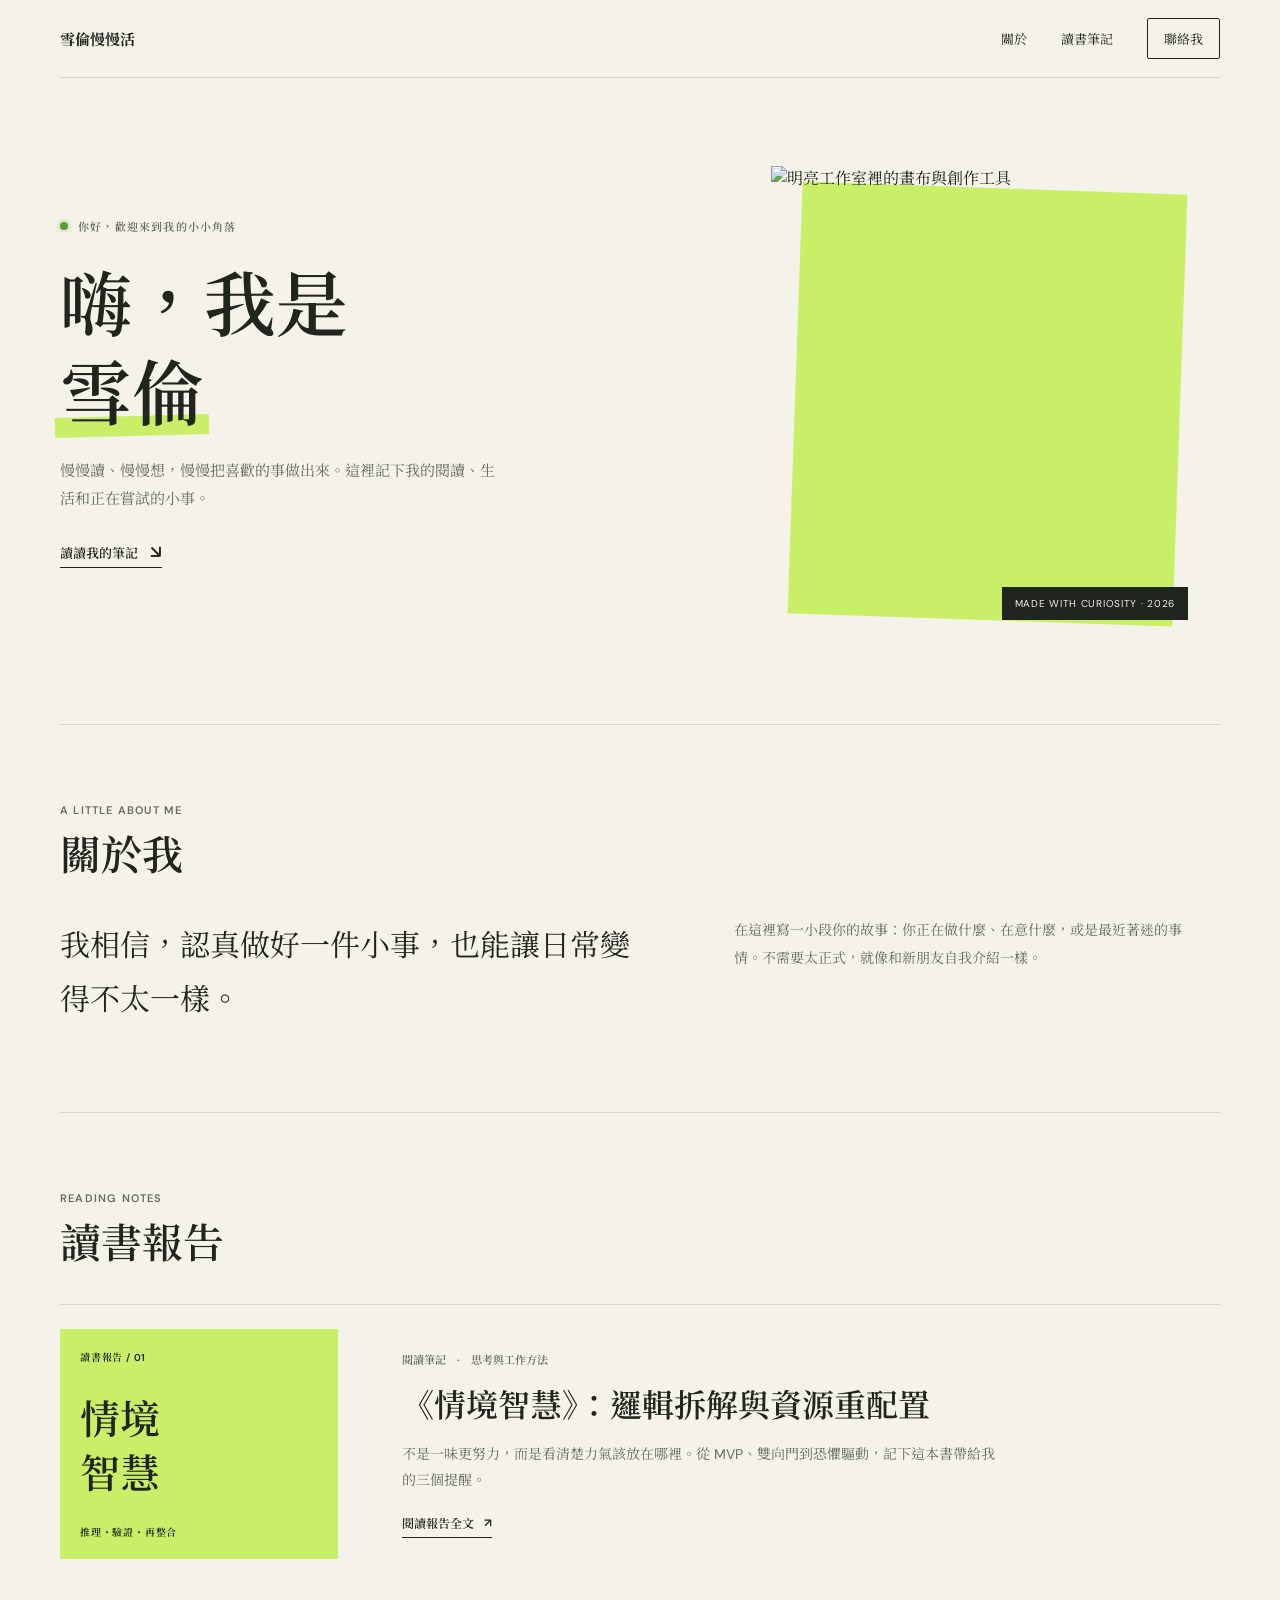
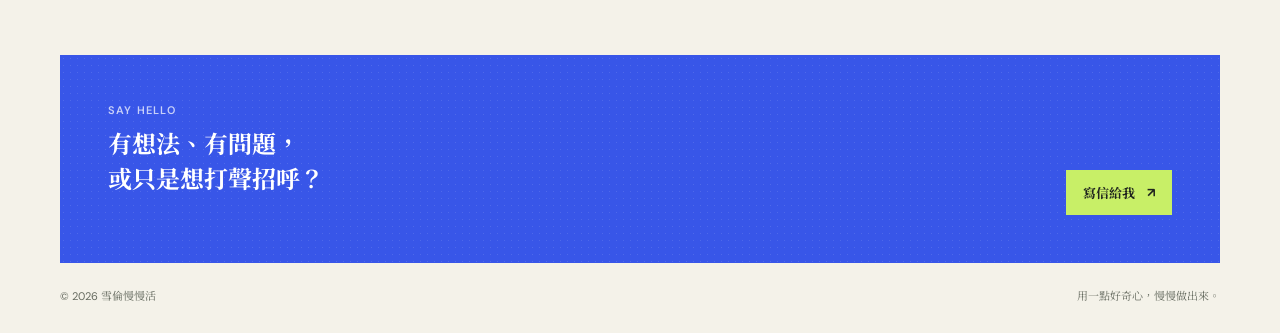
==== index.html @ 003fe83a "Update site branding to Sharon Slowly Lives" ====
<!doctype html>
<html lang="zh-Hant">
<head>
  <meta charset="utf-8">
  <meta name="viewport" content="width=device-width, initial-scale=1">
  <meta name="theme-color" content="#f4f2e9">
  <meta name="description" content="雪倫慢慢活：雪倫的生活、閱讀與小小創作。">
  <title>雪倫慢慢活 — 雪倫的生活筆記</title>
  <link rel="preconnect" href="https://fonts.googleapis.com">
  <link rel="preconnect" href="https://fonts.gstatic.com" crossorigin>
  <link href="https://fonts.googleapis.com/css2?family=DM+Sans:wght@400;500;600;700&family=Noto+Serif+TC:wght@400;500;600;700;900&display=swap" rel="stylesheet">
  <style>
    :root {
      color-scheme: light;
      --paper: #f4f2e9;
      --ink: #20251e;
      --muted: #666b60;
      --line: #d6d5c9;
      --green: #c8ef67;
      --blue: #3856e8;
      --serif: "Noto Serif TC", Georgia, serif;
      --sans: "DM Sans", "Noto Serif TC", sans-serif;
    }

    * { box-sizing: border-box; }

    html {
      scroll-behavior: smooth;
      scroll-padding-top: 88px;
    }

    body {
      margin: 0;
      background-color: var(--paper);
      background-image: radial-gradient(#20251e12 0.65px, transparent 0.65px);
      background-size: 6px 6px;
      color: var(--ink);
      font-family: var(--sans);
      -webkit-font-smoothing: antialiased;
    }

    a { color: inherit; }

    .shell {
      width: min(1160px, calc(100% - 96px));
      margin-inline: auto;
    }

    .topbar {
      min-height: 78px;
      display: flex;
      align-items: center;
      justify-content: space-between;
      border-bottom: 1px solid var(--line);
    }

    .wordmark {
      font-size: 15px;
      font-weight: 700;
      letter-spacing: 0;
      text-decoration: none;
    }

    .nav {
      display: flex;
      align-items: center;
      gap: 34px;
      font-size: 13px;
    }

    .nav a { text-decoration: none; }
    .nav a:hover, .text-link:hover { color: var(--blue); }

    .nav .nav-contact {
      padding: 10px 16px;
      border: 1px solid var(--ink);
      border-radius: 2px;
      transition: background-color 160ms ease, color 160ms ease;
    }

    .nav .nav-contact:hover {
      background: var(--ink);
      color: var(--paper);
    }

    .hero {
      min-height: 620px;
      display: grid;
      grid-template-columns: 1fr 0.84fr;
      align-items: center;
      gap: clamp(36px, 7vw, 96px);
      padding-block: 72px 88px;
    }

    .eyebrow {
      display: flex;
      align-items: center;
      gap: 10px;
      margin: 0 0 22px;
      color: var(--muted);
      font-size: 11px;
      font-weight: 600;
      letter-spacing: 1.2px;
      text-transform: uppercase;
    }

    .status-dot {
      width: 8px;
      height: 8px;
      flex: 0 0 auto;
      border-radius: 50%;
      background: #5a9b36;
      box-shadow: 0 0 0 3px #5a9b3622;
    }

    h1, h2, p { margin-top: 0; }

    .hero h1 {
      max-width: 620px;
      margin-bottom: 22px;
      font-family: var(--serif);
      font-size: clamp(42px, 5.6vw, 76px);
      font-weight: 600;
      line-height: 1.25;
    }

    .hero h1 .highlight {
      position: relative;
      z-index: 0;
      white-space: nowrap;
    }

    .hero h1 .highlight::after {
      position: absolute;
      z-index: -1;
      right: -5px;
      bottom: 5px;
      left: -5px;
      height: 20px;
      background: var(--green);
      content: "";
      transform: rotate(-1.5deg);
    }

    .hero-copy {
      max-width: 440px;
      margin-bottom: 28px;
      color: var(--muted);
      font-size: 15px;
      line-height: 1.9;
    }

    .text-link {
      display: inline-flex;
      align-items: center;
      gap: 12px;
      padding-bottom: 5px;
      border-bottom: 1px solid var(--ink);
      font-size: 13px;
      font-weight: 600;
      text-decoration: none;
      transition: color 160ms ease;
    }

    .text-link span { font-size: 18px; line-height: 1; }

    .hero-visual {
      position: relative;
      isolation: isolate;
      min-width: 0;
      padding: 0 18px 24px 0;
    }

    .hero-visual::before {
      position: absolute;
      z-index: -1;
      inset: 22px 0 0 24px;
      background: var(--green);
      content: "";
      transform: rotate(2deg);
    }

    .hero-visual img {
      display: block;
      width: 100%;
      aspect-ratio: 4 / 4.4;
      object-fit: cover;
      object-position: center;
      filter: saturate(0.78);
    }

    .image-note {
      position: absolute;
      right: -8px;
      bottom: 0;
      padding: 10px 13px;
      background: var(--ink);
      color: var(--paper);
      font-size: 10px;
      letter-spacing: 0.7px;
    }

    .section {
      padding-block: 78px 88px;
      border-top: 1px solid var(--line);
    }

    .section-heading {
      display: flex;
      align-items: end;
      justify-content: space-between;
      gap: 24px;
      margin-bottom: 36px;
    }

    .section-kicker {
      margin-bottom: 8px;
      color: var(--muted);
      font-size: 11px;
      font-weight: 600;
      letter-spacing: 1.2px;
      text-transform: uppercase;
    }

    .section h2 {
      margin-bottom: 0;
      font-family: var(--serif);
      font-size: clamp(28px, 3.2vw, 42px);
      font-weight: 600;
      line-height: 1.35;
    }

    .about-grid {
      display: grid;
      grid-template-columns: 1.1fr 0.9fr;
      gap: 80px;
      align-items: start;
    }

    .about-lead {
      max-width: 620px;
      margin: 0;
      font-family: var(--serif);
      font-size: clamp(20px, 2.5vw, 30px);
      line-height: 1.8;
    }

    .about-detail {
      max-width: 450px;
      margin: 0;
      color: var(--muted);
      font-size: 14px;
      line-height: 2;
    }

    .reading-section { padding-bottom: 96px; }

    .report-entry {
      display: grid;
      grid-template-columns: minmax(190px, 0.34fr) 1fr;
      gap: clamp(24px, 5vw, 64px);
      align-items: stretch;
      padding-top: 24px;
      border-top: 1px solid var(--line);
      text-decoration: none;
    }

    .report-cover {
      display: flex;
      min-height: 230px;
      flex-direction: column;
      justify-content: space-between;
      padding: 20px;
      background: var(--green);
      color: var(--ink);
    }

    .report-cover-label, .report-cover-note {
      margin: 0;
      font-size: 10px;
      font-weight: 600;
      letter-spacing: 0.8px;
    }

    .report-cover-title {
      margin: 18px 0;
      font-family: var(--serif);
      font-size: clamp(29px, 3.4vw, 40px);
      font-weight: 600;
      line-height: 1.35;
    }

    .report-copy {
      display: flex;
      flex-direction: column;
      align-items: flex-start;
      justify-content: center;
      padding-block: 12px;
    }

    .report-meta {
      margin: 0 0 12px;
      color: var(--muted);
      font-size: 11px;
      font-weight: 600;
    }

    .report-title {
      margin: 0 0 12px;
      font-family: var(--serif);
      font-size: clamp(22px, 2.8vw, 32px);
      font-weight: 600;
      line-height: 1.55;
    }

    .report-summary {
      max-width: 600px;
      margin: 0 0 20px;
      color: var(--muted);
      font-size: 14px;
      line-height: 1.9;
    }

    .report-link {
      display: inline-flex;
      align-items: center;
      gap: 10px;
      padding-bottom: 5px;
      border-bottom: 1px solid var(--ink);
      font-size: 12px;
      font-weight: 600;
    }

    .report-entry:hover .report-link { color: var(--blue); }

    .contact {
      display: grid;
      grid-template-columns: 1fr auto;
      align-items: end;
      gap: 24px;
      padding: 48px;
      background-color: var(--blue);
      background-image: radial-gradient(#ffffff1c 0.7px, transparent 0.7px);
      background-size: 7px 7px;
      color: white;
    }

    .contact .section-kicker { color: #ffffffb8; }
    .contact h2 { max-width: 580px; }

    .contact-link {
      display: inline-flex;
      align-items: center;
      gap: 12px;
      padding: 13px 17px;
      background: var(--green);
      color: var(--ink);
      font-size: 13px;
      font-weight: 700;
      text-decoration: none;
      white-space: nowrap;
      transition: background-color 160ms ease;
    }

    .contact-link:hover { background: white; }

    footer {
      display: flex;
      justify-content: space-between;
      gap: 20px;
      padding-block: 24px 30px;
      color: var(--muted);
      font-size: 11px;
    }

    .reveal {
      animation: rise-in 650ms both cubic-bezier(0.2, 0.7, 0.2, 1);
    }

    .hero-visual.reveal { animation-delay: 110ms; }

    @keyframes rise-in {
      from { opacity: 0; transform: translateY(14px); }
      to { opacity: 1; transform: translateY(0); }
    }

    @media (max-width: 760px) {
      html { scroll-padding-top: 68px; }
      .shell { width: min(100% - 40px, 560px); }
      .topbar { min-height: 66px; }
      .nav { gap: 18px; font-size: 12px; }
      .nav .nav-contact { padding: 8px 11px; }
      .hero {
        min-height: auto;
        grid-template-columns: 1fr;
        gap: 32px;
        padding-block: 54px 68px;
      }
      .hero h1 { max-width: 540px; font-size: clamp(42px, 10vw, 62px); }
      .hero-copy { font-size: 14px; }
      .hero-visual { width: min(100%, 430px); margin-inline: auto; }
      .hero-visual img { aspect-ratio: 1.15 / 1; }
      .section { padding-block: 58px 64px; }
      .about-grid { grid-template-columns: 1fr; gap: 20px; }
      .project-list { gap: 30px 16px; }
      .project-meta { display: block; }
      .project-meta p { margin-top: 5px; text-align: left; }
      .contact { grid-template-columns: 1fr; padding: 30px 24px; }
      .contact-link { justify-self: start; }
    }

    @media (max-width: 430px) {
      .shell { width: calc(100% - 32px); }
      .nav { gap: 12px; font-size: 11px; }
      .nav .nav-contact { padding: 7px 9px; }
      .wordmark { font-size: 13px; }
      .hero h1 { font-size: 42px; }
      .hero h1 .highlight::after { height: 14px; }
      .section-heading { align-items: start; flex-direction: column; gap: 10px; }
      footer { flex-direction: column; gap: 8px; }
    }

    @media (max-width: 560px) {
      .report-entry { grid-template-columns: 1fr; gap: 20px; }
      .report-cover { min-height: 190px; }
      .report-copy { padding: 0; }
    }

    @media (prefers-reduced-motion: reduce) {
      *, *::before, *::after {
        scroll-behavior: auto !important;
        animation-duration: 0.01ms !important;
        animation-iteration-count: 1 !important;
        transition-duration: 0.01ms !important;
      }
    }
  </style>
</head>
<body>
  <header class="topbar shell">
    <a class="wordmark" href="#top">雪倫慢慢活</a>
    <nav class="nav" aria-label="主要導覽">
      <a href="#about">關於</a>
      <a href="#reading">讀書筆記</a>
      <a class="nav-contact" href="#contact">聯絡我</a>
    </nav>
  </header>

  <main id="top" class="shell">
    <section class="hero" aria-labelledby="intro-title">
      <div class="hero-text reveal">
        <p class="eyebrow"><span class="status-dot" aria-hidden="true"></span>你好，歡迎來到我的小小角落</p>
        <h1 id="intro-title">嗨，我是<br><span class="highlight">雪倫</span></h1>
        <p class="hero-copy">慢慢讀、慢慢想，慢慢把喜歡的事做出來。這裡記下我的閱讀、生活和正在嘗試的小事。</p>
        <a class="text-link" href="#reading">讀讀我的筆記 <span aria-hidden="true">↘</span></a>
      </div>
      <figure class="hero-visual reveal">
        <img src="https://images.unsplash.com/photo-1513364776144-60967b0f800f?auto=format&fit=crop&w=1100&q=85" alt="明亮工作室裡的畫布與創作工具" fetchpriority="high">
        <figcaption class="image-note">MADE WITH CURIOSITY · 2026</figcaption>
      </figure>
    </section>

    <section id="about" class="section" aria-labelledby="about-title">
      <div class="section-heading">
        <div>
          <p class="section-kicker">A LITTLE ABOUT ME</p>
          <h2 id="about-title">關於我</h2>
        </div>
      </div>
      <div class="about-grid">
        <p class="about-lead">我相信，認真做好一件小事，也能讓日常變得不太一樣。</p>
        <p class="about-detail">在這裡寫一小段你的故事：你正在做什麼、在意什麼，或是最近著迷的事情。不需要太正式，就像和新朋友自我介紹一樣。</p>
      </div>
    </section>

    <section id="reading" class="section reading-section" aria-labelledby="reading-section-title">
      <div class="section-heading">
        <div>
          <p class="section-kicker">READING NOTES</p>
          <h2 id="reading-section-title">讀書報告</h2>
        </div>
      </div>
      <a class="report-entry" href="./reading/contextual-intelligence/" aria-label="閱讀《情境智慧》讀書報告全文">
        <div class="report-cover" aria-hidden="true">
          <p class="report-cover-label">讀書報告 / 01</p>
          <p class="report-cover-title">情境<br>智慧</p>
          <p class="report-cover-note">推理・驗證・再整合</p>
        </div>
        <div class="report-copy">
          <p class="report-meta">閱讀筆記　·　思考與工作方法</p>
          <h3 class="report-title">《情境智慧》：邏輯拆解與資源重配置</h3>
          <p class="report-summary">不是一味更努力，而是看清楚力氣該放在哪裡。從 MVP、雙向門到恐懼驅動，記下這本書帶給我的三個提醒。</p>
          <span class="report-link">閱讀報告全文 <span aria-hidden="true">↗</span></span>
        </div>
      </a>
    </section>

    <section id="contact" class="contact" aria-labelledby="contact-title">
      <div>
        <p class="section-kicker">SAY HELLO</p>
        <h2 id="contact-title">有想法、有問題，<br>或只是想打聲招呼？</h2>
      </div>
      <a class="contact-link" href="mailto:hello@yourname.com">寫信給我 <span aria-hidden="true">↗</span></a>
    </section>

    <footer>
      <span>© 2026 雪倫慢慢活</span>
      <span>用一點好奇心，慢慢做出來。</span>
    </footer>
  </main>
</body>
</html>
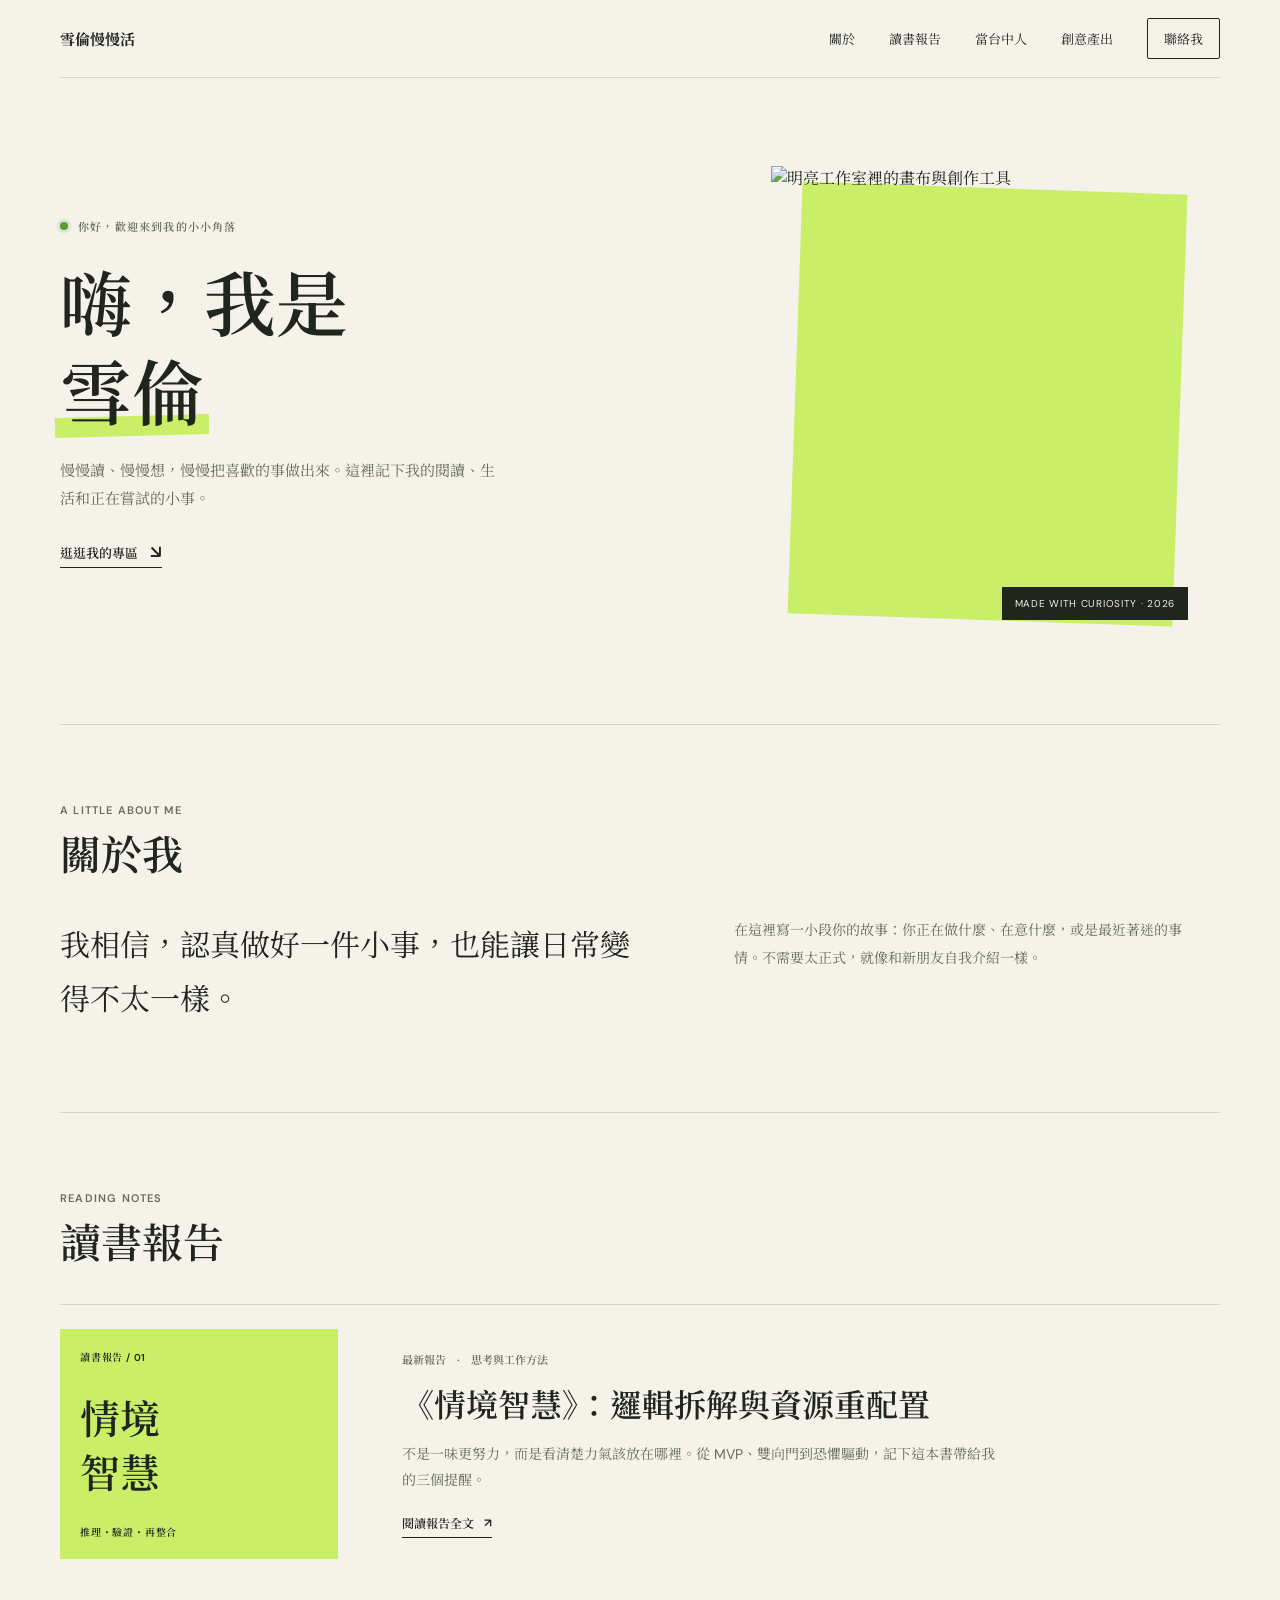
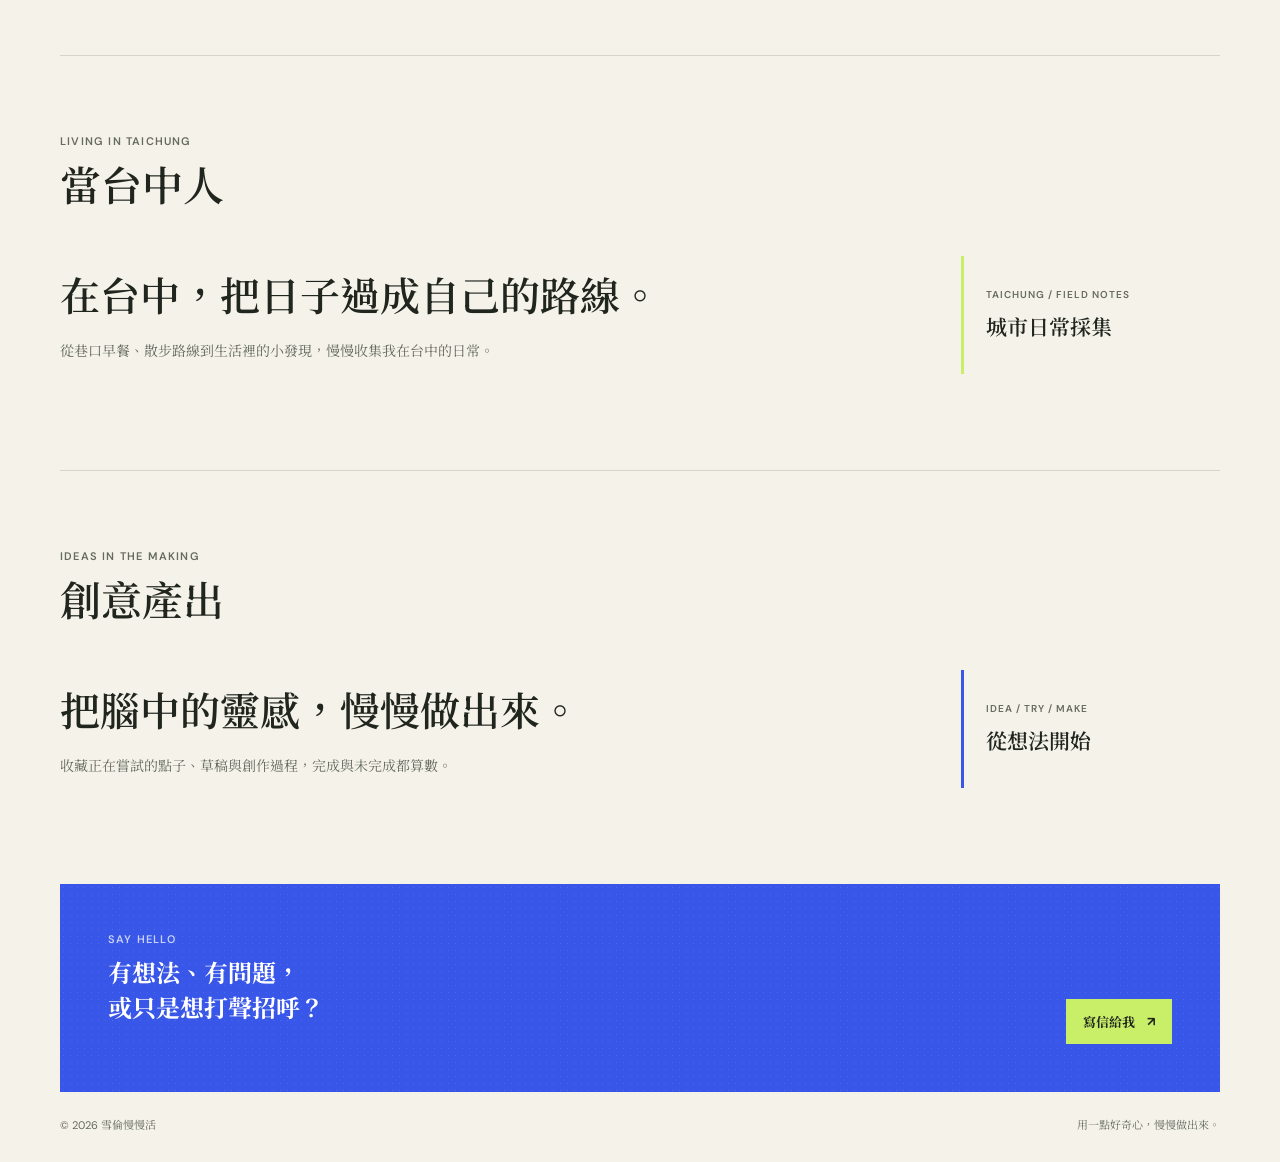
==== commit 2b3fd042: "Add homepage topic sections" ====
--- a/index.html
+++ b/index.html
@@ -332,6 +332,54 @@
     }
 
     .report-entry:hover .report-link { color: var(--blue); }
+
+    .topic-feature {
+      display: grid;
+      grid-template-columns: minmax(0, 1fr) minmax(180px, 0.32fr);
+      align-items: center;
+      gap: clamp(28px, 7vw, 100px);
+      padding-block: 8px;
+    }
+
+    .topic-title {
+      margin: 0 0 14px;
+      font-family: var(--serif);
+      font-size: clamp(25px, 3.4vw, 40px);
+      font-weight: 600;
+      line-height: 1.5;
+    }
+
+    .topic-description {
+      max-width: 620px;
+      margin: 0;
+      color: var(--muted);
+      font-size: 14px;
+      line-height: 1.9;
+    }
+
+    .topic-mark {
+      display: grid;
+      min-height: 118px;
+      align-content: center;
+      gap: 10px;
+      padding-left: 22px;
+      border-left: 3px solid var(--green);
+    }
+
+    .topic-mark span {
+      color: var(--muted);
+      font-size: 10px;
+      font-weight: 600;
+      letter-spacing: 1px;
+    }
+
+    .topic-mark strong {
+      font-family: var(--serif);
+      font-size: 21px;
+      font-weight: 600;
+    }
+
+    .creative-mark { border-color: var(--blue); }
 
     .contact {
       display: grid;
@@ -417,6 +465,8 @@
       .hero h1 { font-size: 42px; }
       .hero h1 .highlight::after { height: 14px; }
       .section-heading { align-items: start; flex-direction: column; gap: 10px; }
+      .topic-feature { grid-template-columns: 1fr; gap: 24px; }
+      .topic-mark { min-height: auto; padding-block: 4px; }
       footer { flex-direction: column; gap: 8px; }
     }
 
@@ -424,6 +474,7 @@
       .report-entry { grid-template-columns: 1fr; gap: 20px; }
       .report-cover { min-height: 190px; }
       .report-copy { padding: 0; }
+      .nav { flex-wrap: wrap; justify-content: flex-end; row-gap: 8px; }
     }
 
     @media (prefers-reduced-motion: reduce) {
@@ -441,7 +492,9 @@
     <a class="wordmark" href="#top">雪倫慢慢活</a>
     <nav class="nav" aria-label="主要導覽">
       <a href="#about">關於</a>
-      <a href="#reading">讀書筆記</a>
+      <a href="#reading">讀書報告</a>
+      <a href="#taichung">當台中人</a>
+      <a href="#creation">創意產出</a>
       <a class="nav-contact" href="#contact">聯絡我</a>
     </nav>
   </header>
@@ -452,7 +505,7 @@
         <p class="eyebrow"><span class="status-dot" aria-hidden="true"></span>你好，歡迎來到我的小小角落</p>
         <h1 id="intro-title">嗨，我是<br><span class="highlight">雪倫</span></h1>
         <p class="hero-copy">慢慢讀、慢慢想，慢慢把喜歡的事做出來。這裡記下我的閱讀、生活和正在嘗試的小事。</p>
-        <a class="text-link" href="#reading">讀讀我的筆記 <span aria-hidden="true">↘</span></a>
+        <a class="text-link" href="#reading">逛逛我的專區 <span aria-hidden="true">↘</span></a>
       </div>
       <figure class="hero-visual reveal">
         <img src="https://images.unsplash.com/photo-1513364776144-60967b0f800f?auto=format&fit=crop&w=1100&q=85" alt="明亮工作室裡的畫布與創作工具" fetchpriority="high">
@@ -487,12 +540,50 @@
           <p class="report-cover-note">推理・驗證・再整合</p>
         </div>
         <div class="report-copy">
-          <p class="report-meta">閱讀筆記　·　思考與工作方法</p>
+          <p class="report-meta">最新報告　·　思考與工作方法</p>
           <h3 class="report-title">《情境智慧》：邏輯拆解與資源重配置</h3>
           <p class="report-summary">不是一味更努力，而是看清楚力氣該放在哪裡。從 MVP、雙向門到恐懼驅動，記下這本書帶給我的三個提醒。</p>
           <span class="report-link">閱讀報告全文 <span aria-hidden="true">↗</span></span>
         </div>
       </a>
+    </section>
+
+    <section id="taichung" class="section topic-section" aria-labelledby="taichung-title">
+      <div class="section-heading">
+        <div>
+          <p class="section-kicker">LIVING IN TAICHUNG</p>
+          <h2 id="taichung-title">當台中人</h2>
+        </div>
+      </div>
+      <div class="topic-feature">
+        <div>
+          <h3 class="topic-title">在台中，把日子過成自己的路線。</h3>
+          <p class="topic-description">從巷口早餐、散步路線到生活裡的小發現，慢慢收集我在台中的日常。</p>
+        </div>
+        <aside class="topic-mark">
+          <span>TAICHUNG / FIELD NOTES</span>
+          <strong>城市日常採集</strong>
+        </aside>
+      </div>
+    </section>
+
+    <section id="creation" class="section topic-section" aria-labelledby="creation-title">
+      <div class="section-heading">
+        <div>
+          <p class="section-kicker">IDEAS IN THE MAKING</p>
+          <h2 id="creation-title">創意產出</h2>
+        </div>
+      </div>
+      <div class="topic-feature">
+        <div>
+          <h3 class="topic-title">把腦中的靈感，慢慢做出來。</h3>
+          <p class="topic-description">收藏正在嘗試的點子、草稿與創作過程，完成與未完成都算數。</p>
+        </div>
+        <aside class="topic-mark creative-mark">
+          <span>IDEA / TRY / MAKE</span>
+          <strong>從想法開始</strong>
+        </aside>
+      </div>
     </section>
 
     <section id="contact" class="contact" aria-labelledby="contact-title">
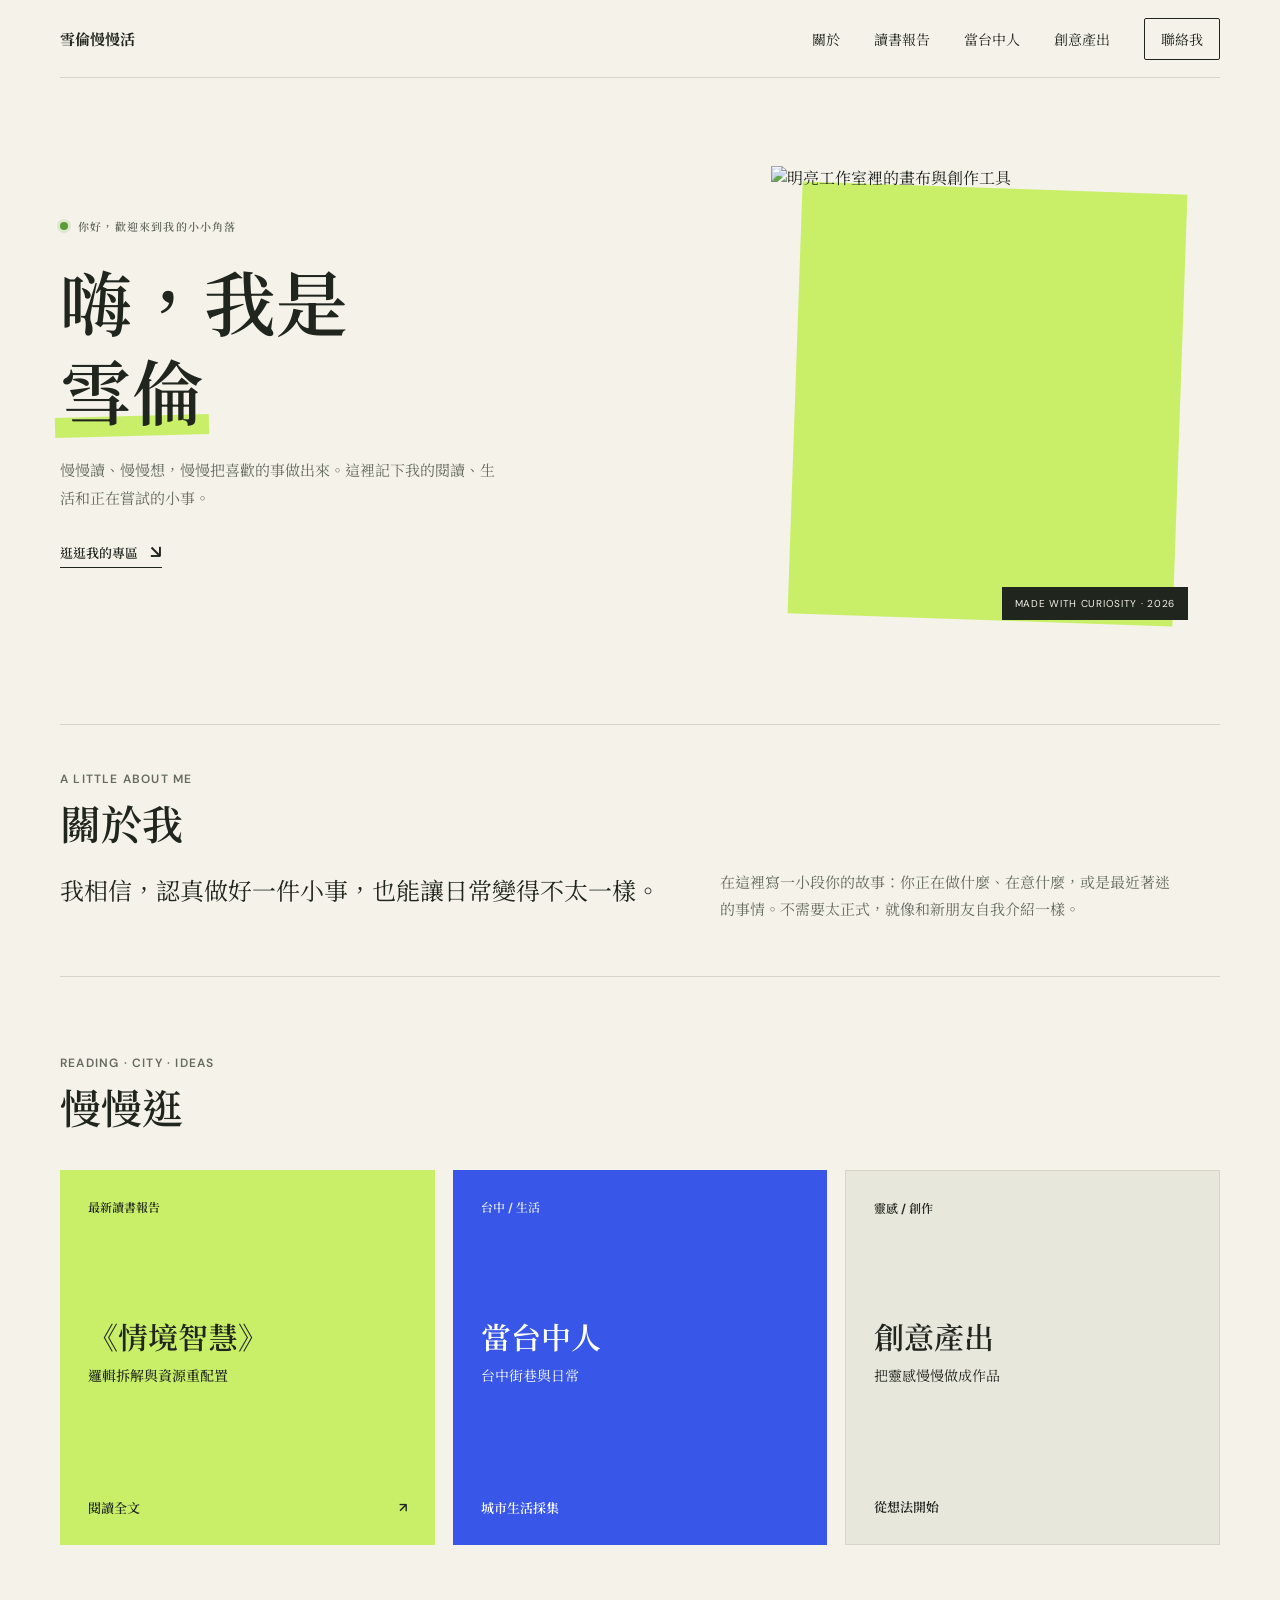
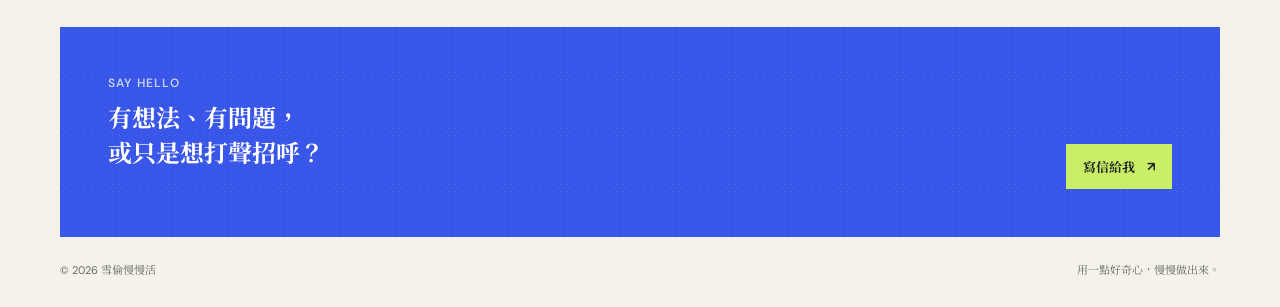
==== commit 39ed776d: "Refine homepage topic cards and readability" ====
--- a/index.html
+++ b/index.html
@@ -65,7 +65,7 @@
       display: flex;
       align-items: center;
       gap: 34px;
-      font-size: 13px;
+      font-size: 14px;
     }
 
     .nav a { text-decoration: none; }
@@ -216,7 +216,7 @@
     .section-kicker {
       margin-bottom: 8px;
       color: var(--muted);
-      font-size: 11px;
+      font-size: 12px;
       font-weight: 600;
       letter-spacing: 1.2px;
       text-transform: uppercase;
@@ -233,153 +233,100 @@
     .about-grid {
       display: grid;
       grid-template-columns: 1.1fr 0.9fr;
-      gap: 80px;
+      gap: 48px;
       align-items: start;
     }
+
+    .about-section { padding-block: 46px 52px; }
+
+    .about-section .section-heading { margin-bottom: 20px; }
 
     .about-lead {
       max-width: 620px;
       margin: 0;
       font-family: var(--serif);
-      font-size: clamp(20px, 2.5vw, 30px);
-      line-height: 1.8;
+      font-size: clamp(19px, 2.1vw, 24px);
+      line-height: 1.65;
     }
 
     .about-detail {
       max-width: 450px;
       margin: 0;
       color: var(--muted);
-      font-size: 14px;
-      line-height: 2;
-    }
-
-    .reading-section { padding-bottom: 96px; }
-
-    .report-entry {
+      font-size: 15px;
+      line-height: 1.8;
+    }
+
+    .topics-section { padding-bottom: 82px; }
+
+    .topic-grid {
       display: grid;
-      grid-template-columns: minmax(190px, 0.34fr) 1fr;
-      gap: clamp(24px, 5vw, 64px);
-      align-items: stretch;
-      padding-top: 24px;
-      border-top: 1px solid var(--line);
-      text-decoration: none;
-    }
-
-    .report-cover {
-      display: flex;
-      min-height: 230px;
+      grid-template-columns: repeat(3, minmax(0, 1fr));
+      gap: 18px;
+    }
+
+    .topic-card {
+      display: flex;
       flex-direction: column;
       justify-content: space-between;
-      padding: 20px;
+      aspect-ratio: 1;
+      min-width: 0;
+      padding: clamp(16px, 2.2vw, 28px);
+      text-decoration: none;
+      transition: transform 180ms ease;
+    }
+
+    .topic-card:hover { transform: translateY(-3px); }
+
+    .topic-card-reading {
       background: var(--green);
       color: var(--ink);
     }
 
-    .report-cover-label, .report-cover-note {
+    .topic-card-city {
+      background: var(--blue);
+      color: white;
+    }
+
+    .topic-card-creative {
+      border: 1px solid var(--line);
+      background: #e8e7dc;
+      color: var(--ink);
+    }
+
+    .topic-card-kicker {
       margin: 0;
-      font-size: 10px;
-      font-weight: 600;
-      letter-spacing: 0.8px;
-    }
-
-    .report-cover-title {
-      margin: 18px 0;
+      font-size: 12px;
+      font-weight: 600;
+      letter-spacing: 0;
+    }
+
+    .topic-card h3 {
+      margin: 0 0 8px;
       font-family: var(--serif);
-      font-size: clamp(29px, 3.4vw, 40px);
-      font-weight: 600;
-      line-height: 1.35;
-    }
-
-    .report-copy {
-      display: flex;
-      flex-direction: column;
-      align-items: flex-start;
-      justify-content: center;
-      padding-block: 12px;
-    }
-
-    .report-meta {
-      margin: 0 0 12px;
-      color: var(--muted);
-      font-size: 11px;
-      font-weight: 600;
-    }
-
-    .report-title {
-      margin: 0 0 12px;
-      font-family: var(--serif);
-      font-size: clamp(22px, 2.8vw, 32px);
-      font-weight: 600;
-      line-height: 1.55;
-    }
-
-    .report-summary {
-      max-width: 600px;
-      margin: 0 0 20px;
-      color: var(--muted);
+      font-size: clamp(21px, 2.5vw, 30px);
+      font-weight: 600;
+      line-height: 1.4;
+    }
+
+    .topic-card-detail {
+      margin: 0;
       font-size: 14px;
-      line-height: 1.9;
-    }
-
-    .report-link {
-      display: inline-flex;
-      align-items: center;
-      gap: 10px;
-      padding-bottom: 5px;
-      border-bottom: 1px solid var(--ink);
-      font-size: 12px;
-      font-weight: 600;
-    }
-
-    .report-entry:hover .report-link { color: var(--blue); }
-
-    .topic-feature {
-      display: grid;
-      grid-template-columns: minmax(0, 1fr) minmax(180px, 0.32fr);
-      align-items: center;
-      gap: clamp(28px, 7vw, 100px);
-      padding-block: 8px;
-    }
-
-    .topic-title {
-      margin: 0 0 14px;
-      font-family: var(--serif);
-      font-size: clamp(25px, 3.4vw, 40px);
-      font-weight: 600;
-      line-height: 1.5;
-    }
-
-    .topic-description {
-      max-width: 620px;
-      margin: 0;
-      color: var(--muted);
-      font-size: 14px;
-      line-height: 1.9;
-    }
-
-    .topic-mark {
-      display: grid;
-      min-height: 118px;
-      align-content: center;
-      gap: 10px;
-      padding-left: 22px;
-      border-left: 3px solid var(--green);
-    }
-
-    .topic-mark span {
-      color: var(--muted);
-      font-size: 10px;
-      font-weight: 600;
-      letter-spacing: 1px;
-    }
-
-    .topic-mark strong {
-      font-family: var(--serif);
-      font-size: 21px;
-      font-weight: 600;
-    }
-
-    .creative-mark { border-color: var(--blue); }
+      line-height: 1.6;
+    }
+
+    .topic-card-footer {
+      display: flex;
+      align-items: center;
+      justify-content: space-between;
+      gap: 8px;
+      margin-top: 12px;
+      font-size: 13px;
+      font-weight: 600;
+    }
+
+    .topic-card-reading .topic-card-detail { font-weight: 500; }
+    .topic-card-city .topic-card-kicker { color: #e2e6ff; }
 
     .contact {
       display: grid;
@@ -436,7 +383,8 @@
       html { scroll-padding-top: 68px; }
       .shell { width: min(100% - 40px, 560px); }
       .topbar { min-height: 66px; }
-      .nav { gap: 18px; font-size: 12px; }
+      .topbar { flex-wrap: wrap; gap: 12px; padding-block: 12px; }
+      .nav { flex: 1 1 210px; gap: 16px; font-size: 14px; }
       .nav .nav-contact { padding: 8px 11px; }
       .hero {
         min-height: auto;
@@ -459,22 +407,22 @@
 
     @media (max-width: 430px) {
       .shell { width: calc(100% - 32px); }
-      .nav { gap: 12px; font-size: 11px; }
+      .nav { gap: 12px; font-size: 13px; }
       .nav .nav-contact { padding: 7px 9px; }
       .wordmark { font-size: 13px; }
       .hero h1 { font-size: 42px; }
       .hero h1 .highlight::after { height: 14px; }
       .section-heading { align-items: start; flex-direction: column; gap: 10px; }
-      .topic-feature { grid-template-columns: 1fr; gap: 24px; }
-      .topic-mark { min-height: auto; padding-block: 4px; }
       footer { flex-direction: column; gap: 8px; }
     }
 
     @media (max-width: 560px) {
-      .report-entry { grid-template-columns: 1fr; gap: 20px; }
-      .report-cover { min-height: 190px; }
-      .report-copy { padding: 0; }
-      .nav { flex-wrap: wrap; justify-content: flex-end; row-gap: 8px; }
+      .topic-grid { grid-template-columns: repeat(2, minmax(0, 1fr)); gap: 12px; }
+      .topic-card { padding: 14px; }
+      .topic-card h3 { font-size: 19px; }
+      .topic-card-detail { font-size: 14px; }
+      .topic-card-footer { font-size: 13px; }
+      .topic-card:last-child { grid-column: 1 / -1; width: calc((100% - 12px) / 2); justify-self: center; }
     }
 
     @media (prefers-reduced-motion: reduce) {
@@ -513,7 +461,7 @@
       </figure>
     </section>
 
-    <section id="about" class="section" aria-labelledby="about-title">
+    <section id="about" class="section about-section" aria-labelledby="about-title">
       <div class="section-heading">
         <div>
           <p class="section-kicker">A LITTLE ABOUT ME</p>
@@ -526,64 +474,38 @@
       </div>
     </section>
 
-    <section id="reading" class="section reading-section" aria-labelledby="reading-section-title">
+    <section id="topics" class="section topics-section" aria-labelledby="topics-title">
       <div class="section-heading">
         <div>
-          <p class="section-kicker">READING NOTES</p>
-          <h2 id="reading-section-title">讀書報告</h2>
+          <p class="section-kicker">READING · CITY · IDEAS</p>
+          <h2 id="topics-title">慢慢逛</h2>
         </div>
       </div>
-      <a class="report-entry" href="./reading/contextual-intelligence/" aria-label="閱讀《情境智慧》讀書報告全文">
-        <div class="report-cover" aria-hidden="true">
-          <p class="report-cover-label">讀書報告 / 01</p>
-          <p class="report-cover-title">情境<br>智慧</p>
-          <p class="report-cover-note">推理・驗證・再整合</p>
-        </div>
-        <div class="report-copy">
-          <p class="report-meta">最新報告　·　思考與工作方法</p>
-          <h3 class="report-title">《情境智慧》：邏輯拆解與資源重配置</h3>
-          <p class="report-summary">不是一味更努力，而是看清楚力氣該放在哪裡。從 MVP、雙向門到恐懼驅動，記下這本書帶給我的三個提醒。</p>
-          <span class="report-link">閱讀報告全文 <span aria-hidden="true">↗</span></span>
-        </div>
-      </a>
-    </section>
-
-    <section id="taichung" class="section topic-section" aria-labelledby="taichung-title">
-      <div class="section-heading">
-        <div>
-          <p class="section-kicker">LIVING IN TAICHUNG</p>
-          <h2 id="taichung-title">當台中人</h2>
-        </div>
-      </div>
-      <div class="topic-feature">
-        <div>
-          <h3 class="topic-title">在台中，把日子過成自己的路線。</h3>
-          <p class="topic-description">從巷口早餐、散步路線到生活裡的小發現，慢慢收集我在台中的日常。</p>
-        </div>
-        <aside class="topic-mark">
-          <span>TAICHUNG / FIELD NOTES</span>
-          <strong>城市日常採集</strong>
-        </aside>
-      </div>
-    </section>
-
-    <section id="creation" class="section topic-section" aria-labelledby="creation-title">
-      <div class="section-heading">
-        <div>
-          <p class="section-kicker">IDEAS IN THE MAKING</p>
-          <h2 id="creation-title">創意產出</h2>
-        </div>
-      </div>
-      <div class="topic-feature">
-        <div>
-          <h3 class="topic-title">把腦中的靈感，慢慢做出來。</h3>
-          <p class="topic-description">收藏正在嘗試的點子、草稿與創作過程，完成與未完成都算數。</p>
-        </div>
-        <aside class="topic-mark creative-mark">
-          <span>IDEA / TRY / MAKE</span>
-          <strong>從想法開始</strong>
-        </aside>
-      </div>
+      <div class="topic-grid">
+        <a id="reading" class="topic-card topic-card-reading" href="./reading/contextual-intelligence/" aria-label="閱讀《情境智慧》讀書報告全文">
+          <p class="topic-card-kicker">最新讀書報告</p>
+          <div>
+            <h3>《情境智慧》</h3>
+            <p class="topic-card-detail">邏輯拆解與資源重配置</p>
+          </div>
+          <span class="topic-card-footer">閱讀全文 <span aria-hidden="true">↗</span></span>
+        </a>
+        <article id="taichung" class="topic-card topic-card-city">
+          <p class="topic-card-kicker">台中 / 生活</p>
+          <div>
+            <h3>當台中人</h3>
+            <p class="topic-card-detail">台中街巷與日常</p>
+          </div>
+          <span class="topic-card-footer">城市生活採集</span>
+        </article>
+        <article id="creation" class="topic-card topic-card-creative">
+          <p class="topic-card-kicker">靈感 / 創作</p>
+          <div>
+            <h3>創意產出</h3>
+            <p class="topic-card-detail">把靈感慢慢做成作品</p>
+          </div>
+          <span class="topic-card-footer">從想法開始</span>
+        </article>
     </section>
 
     <section id="contact" class="contact" aria-labelledby="contact-title">
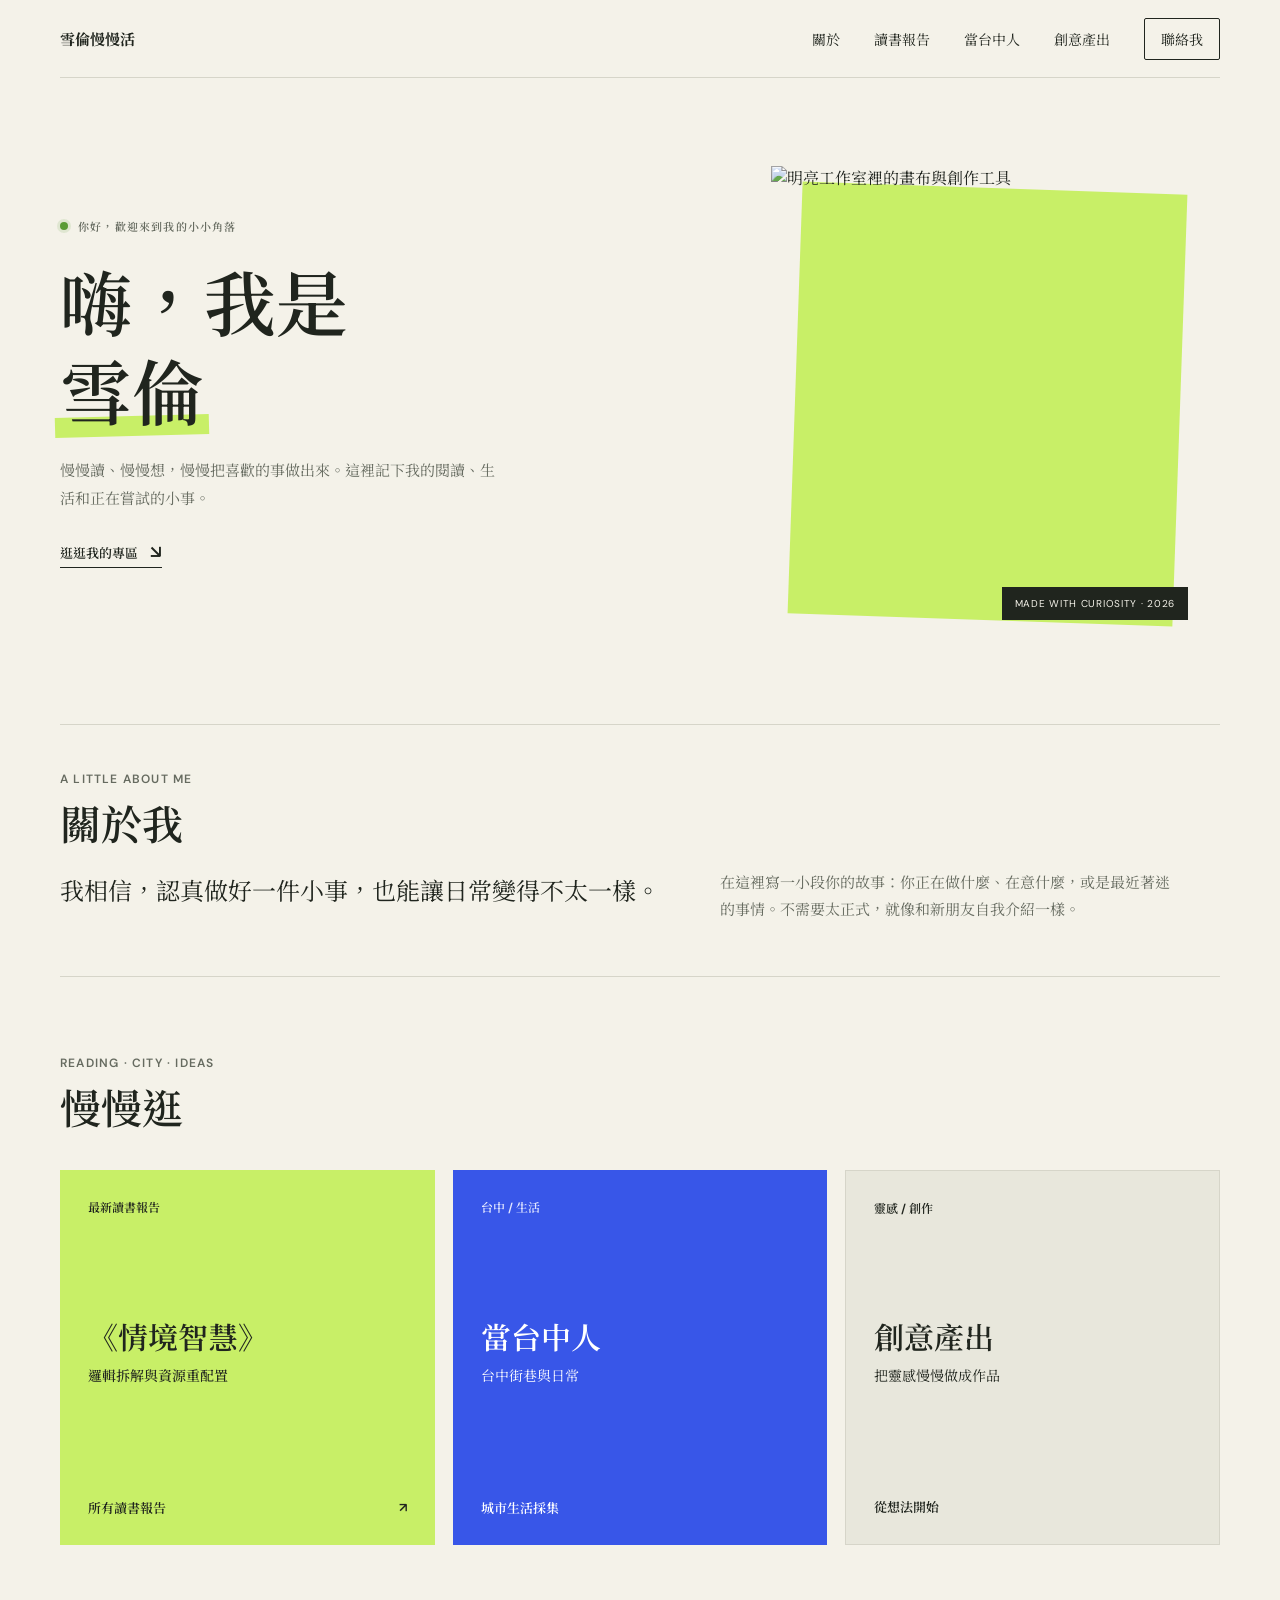
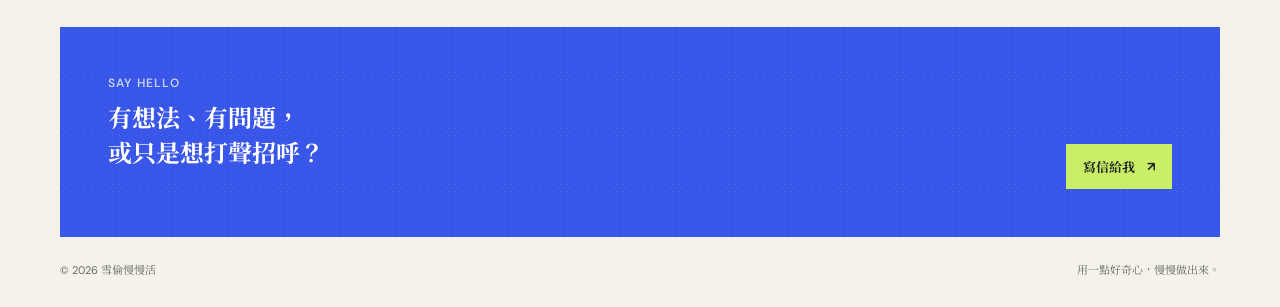
==== commit 07fc2574: "Add Give and Take reading report" ====
--- a/index.html
+++ b/index.html
@@ -482,13 +482,13 @@
         </div>
       </div>
       <div class="topic-grid">
-        <a id="reading" class="topic-card topic-card-reading" href="./reading/contextual-intelligence/" aria-label="閱讀《情境智慧》讀書報告全文">
+        <a id="reading" class="topic-card topic-card-reading" href="./reading/" aria-label="瀏覽讀書報告列表，最新報告為《情境智慧》">
           <p class="topic-card-kicker">最新讀書報告</p>
           <div>
             <h3>《情境智慧》</h3>
             <p class="topic-card-detail">邏輯拆解與資源重配置</p>
           </div>
-          <span class="topic-card-footer">閱讀全文 <span aria-hidden="true">↗</span></span>
+          <span class="topic-card-footer">所有讀書報告 <span aria-hidden="true">↗</span></span>
         </a>
         <article id="taichung" class="topic-card topic-card-city">
           <p class="topic-card-kicker">台中 / 生活</p>
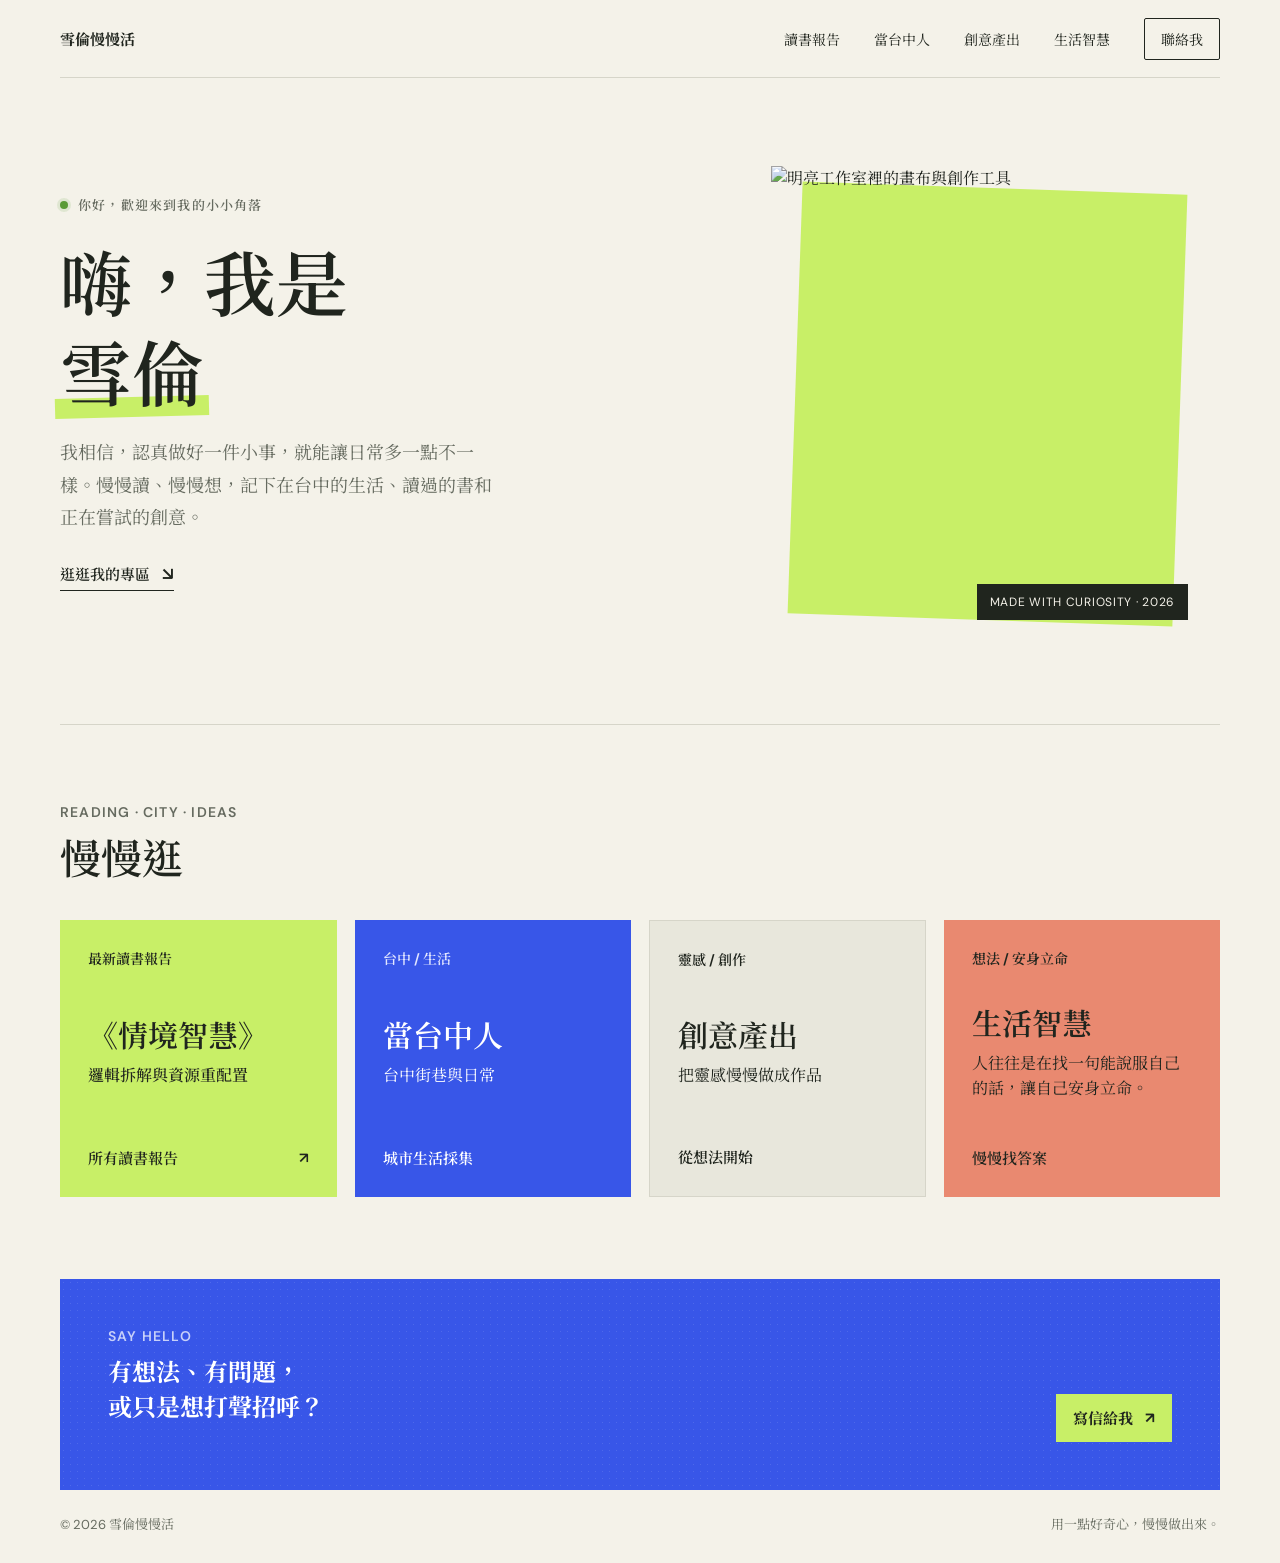
==== commit f6e61e3c: "Update homepage intro and add life wisdom topic" ====
--- a/index.html
+++ b/index.html
@@ -4,7 +4,7 @@
   <meta charset="utf-8">
   <meta name="viewport" content="width=device-width, initial-scale=1">
   <meta name="theme-color" content="#f4f2e9">
-  <meta name="description" content="雪倫慢慢活：雪倫的生活、閱讀與小小創作。">
+  <meta name="description" content="雪倫慢慢活：閱讀、台中生活、創作與生活智慧。">
   <title>雪倫慢慢活 — 雪倫的生活筆記</title>
   <link rel="preconnect" href="https://fonts.googleapis.com">
   <link rel="preconnect" href="https://fonts.gstatic.com" crossorigin>
@@ -98,7 +98,7 @@
       gap: 10px;
       margin: 0 0 22px;
       color: var(--muted);
-      font-size: 11px;
+      font-size: 13px;
       font-weight: 600;
       letter-spacing: 1.2px;
       text-transform: uppercase;
@@ -146,8 +146,8 @@
       max-width: 440px;
       margin-bottom: 28px;
       color: var(--muted);
-      font-size: 15px;
-      line-height: 1.9;
+      font-size: 18px;
+      line-height: 1.8;
     }
 
     .text-link {
@@ -156,7 +156,7 @@
       gap: 12px;
       padding-bottom: 5px;
       border-bottom: 1px solid var(--ink);
-      font-size: 13px;
+      font-size: 15px;
       font-weight: 600;
       text-decoration: none;
       transition: color 160ms ease;
@@ -196,7 +196,7 @@
       padding: 10px 13px;
       background: var(--ink);
       color: var(--paper);
-      font-size: 10px;
+      font-size: 12px;
       letter-spacing: 0.7px;
     }
 
@@ -216,7 +216,7 @@
     .section-kicker {
       margin-bottom: 8px;
       color: var(--muted);
-      font-size: 12px;
+      font-size: 14px;
       font-weight: 600;
       letter-spacing: 1.2px;
       text-transform: uppercase;
@@ -230,38 +230,11 @@
       line-height: 1.35;
     }
 
-    .about-grid {
-      display: grid;
-      grid-template-columns: 1.1fr 0.9fr;
-      gap: 48px;
-      align-items: start;
-    }
-
-    .about-section { padding-block: 46px 52px; }
-
-    .about-section .section-heading { margin-bottom: 20px; }
-
-    .about-lead {
-      max-width: 620px;
-      margin: 0;
-      font-family: var(--serif);
-      font-size: clamp(19px, 2.1vw, 24px);
-      line-height: 1.65;
-    }
-
-    .about-detail {
-      max-width: 450px;
-      margin: 0;
-      color: var(--muted);
-      font-size: 15px;
-      line-height: 1.8;
-    }
-
     .topics-section { padding-bottom: 82px; }
 
     .topic-grid {
       display: grid;
-      grid-template-columns: repeat(3, minmax(0, 1fr));
+      grid-template-columns: repeat(4, minmax(0, 1fr));
       gap: 18px;
     }
 
@@ -294,9 +267,14 @@
       color: var(--ink);
     }
 
+    .topic-card-wisdom {
+      background: #e98970;
+      color: var(--ink);
+    }
+
     .topic-card-kicker {
       margin: 0;
-      font-size: 12px;
+      font-size: 14px;
       font-weight: 600;
       letter-spacing: 0;
     }
@@ -311,7 +289,7 @@
 
     .topic-card-detail {
       margin: 0;
-      font-size: 14px;
+      font-size: 16px;
       line-height: 1.6;
     }
 
@@ -321,7 +299,7 @@
       justify-content: space-between;
       gap: 8px;
       margin-top: 12px;
-      font-size: 13px;
+      font-size: 15px;
       font-weight: 600;
     }
 
@@ -350,7 +328,7 @@
       padding: 13px 17px;
       background: var(--green);
       color: var(--ink);
-      font-size: 13px;
+      font-size: 15px;
       font-weight: 700;
       text-decoration: none;
       white-space: nowrap;
@@ -365,7 +343,7 @@
       gap: 20px;
       padding-block: 24px 30px;
       color: var(--muted);
-      font-size: 11px;
+      font-size: 13px;
     }
 
     .reveal {
@@ -382,9 +360,8 @@
     @media (max-width: 760px) {
       html { scroll-padding-top: 68px; }
       .shell { width: min(100% - 40px, 560px); }
-      .topbar { min-height: 66px; }
       .topbar { flex-wrap: wrap; gap: 12px; padding-block: 12px; }
-      .nav { flex: 1 1 210px; gap: 16px; font-size: 14px; }
+      .nav { flex: 1 1 210px; min-width: 0; flex-wrap: wrap; justify-content: flex-end; gap: 12px 16px; font-size: 14px; }
       .nav .nav-contact { padding: 8px 11px; }
       .hero {
         min-height: auto;
@@ -393,11 +370,10 @@
         padding-block: 54px 68px;
       }
       .hero h1 { max-width: 540px; font-size: clamp(42px, 10vw, 62px); }
-      .hero-copy { font-size: 14px; }
+      .hero-copy { font-size: 16px; }
       .hero-visual { width: min(100%, 430px); margin-inline: auto; }
       .hero-visual img { aspect-ratio: 1.15 / 1; }
       .section { padding-block: 58px 64px; }
-      .about-grid { grid-template-columns: 1fr; gap: 20px; }
       .project-list { gap: 30px 16px; }
       .project-meta { display: block; }
       .project-meta p { margin-top: 5px; text-align: left; }
@@ -409,20 +385,24 @@
       .shell { width: calc(100% - 32px); }
       .nav { gap: 12px; font-size: 13px; }
       .nav .nav-contact { padding: 7px 9px; }
-      .wordmark { font-size: 13px; }
+      .wordmark { font-size: 15px; }
       .hero h1 { font-size: 42px; }
       .hero h1 .highlight::after { height: 14px; }
       .section-heading { align-items: start; flex-direction: column; gap: 10px; }
       footer { flex-direction: column; gap: 8px; }
     }
 
+    @media (max-width: 960px) {
+      .topic-grid { grid-template-columns: repeat(2, minmax(0, 1fr)); gap: 16px; }
+    }
+
     @media (max-width: 560px) {
       .topic-grid { grid-template-columns: repeat(2, minmax(0, 1fr)); gap: 12px; }
-      .topic-card { padding: 14px; }
-      .topic-card h3 { font-size: 19px; }
+      .topic-card { padding: 12px; }
+      .topic-card h3 { font-size: 18px; }
       .topic-card-detail { font-size: 14px; }
-      .topic-card-footer { font-size: 13px; }
-      .topic-card:last-child { grid-column: 1 / -1; width: calc((100% - 12px) / 2); justify-self: center; }
+      .topic-card-kicker { font-size: 13px; }
+      .topic-card-footer { margin-top: 6px; font-size: 13px; }
     }
 
     @media (prefers-reduced-motion: reduce) {
@@ -439,10 +419,10 @@
   <header class="topbar shell">
     <a class="wordmark" href="#top">雪倫慢慢活</a>
     <nav class="nav" aria-label="主要導覽">
-      <a href="#about">關於</a>
       <a href="#reading">讀書報告</a>
       <a href="#taichung">當台中人</a>
       <a href="#creation">創意產出</a>
+      <a href="#wisdom">生活智慧</a>
       <a class="nav-contact" href="#contact">聯絡我</a>
     </nav>
   </header>
@@ -452,26 +432,13 @@
       <div class="hero-text reveal">
         <p class="eyebrow"><span class="status-dot" aria-hidden="true"></span>你好，歡迎來到我的小小角落</p>
         <h1 id="intro-title">嗨，我是<br><span class="highlight">雪倫</span></h1>
-        <p class="hero-copy">慢慢讀、慢慢想，慢慢把喜歡的事做出來。這裡記下我的閱讀、生活和正在嘗試的小事。</p>
+        <p class="hero-copy">我相信，認真做好一件小事，就能讓日常多一點不一樣。慢慢讀、慢慢想，記下在台中的生活、讀過的書和正在嘗試的創意。</p>
         <a class="text-link" href="#reading">逛逛我的專區 <span aria-hidden="true">↘</span></a>
       </div>
       <figure class="hero-visual reveal">
         <img src="https://images.unsplash.com/photo-1513364776144-60967b0f800f?auto=format&fit=crop&w=1100&q=85" alt="明亮工作室裡的畫布與創作工具" fetchpriority="high">
         <figcaption class="image-note">MADE WITH CURIOSITY · 2026</figcaption>
       </figure>
-    </section>
-
-    <section id="about" class="section about-section" aria-labelledby="about-title">
-      <div class="section-heading">
-        <div>
-          <p class="section-kicker">A LITTLE ABOUT ME</p>
-          <h2 id="about-title">關於我</h2>
-        </div>
-      </div>
-      <div class="about-grid">
-        <p class="about-lead">我相信，認真做好一件小事，也能讓日常變得不太一樣。</p>
-        <p class="about-detail">在這裡寫一小段你的故事：你正在做什麼、在意什麼，或是最近著迷的事情。不需要太正式，就像和新朋友自我介紹一樣。</p>
-      </div>
     </section>
 
     <section id="topics" class="section topics-section" aria-labelledby="topics-title">
@@ -506,6 +473,15 @@
           </div>
           <span class="topic-card-footer">從想法開始</span>
         </article>
+        <article id="wisdom" class="topic-card topic-card-wisdom">
+          <p class="topic-card-kicker">想法 / 安身立命</p>
+          <div>
+            <h3>生活智慧</h3>
+            <p class="topic-card-detail">人往往是在找一句能說服自己的話，讓自己安身立命。</p>
+          </div>
+          <span class="topic-card-footer">慢慢找答案</span>
+        </article>
+      </div>
     </section>
 
     <section id="contact" class="contact" aria-labelledby="contact-title">
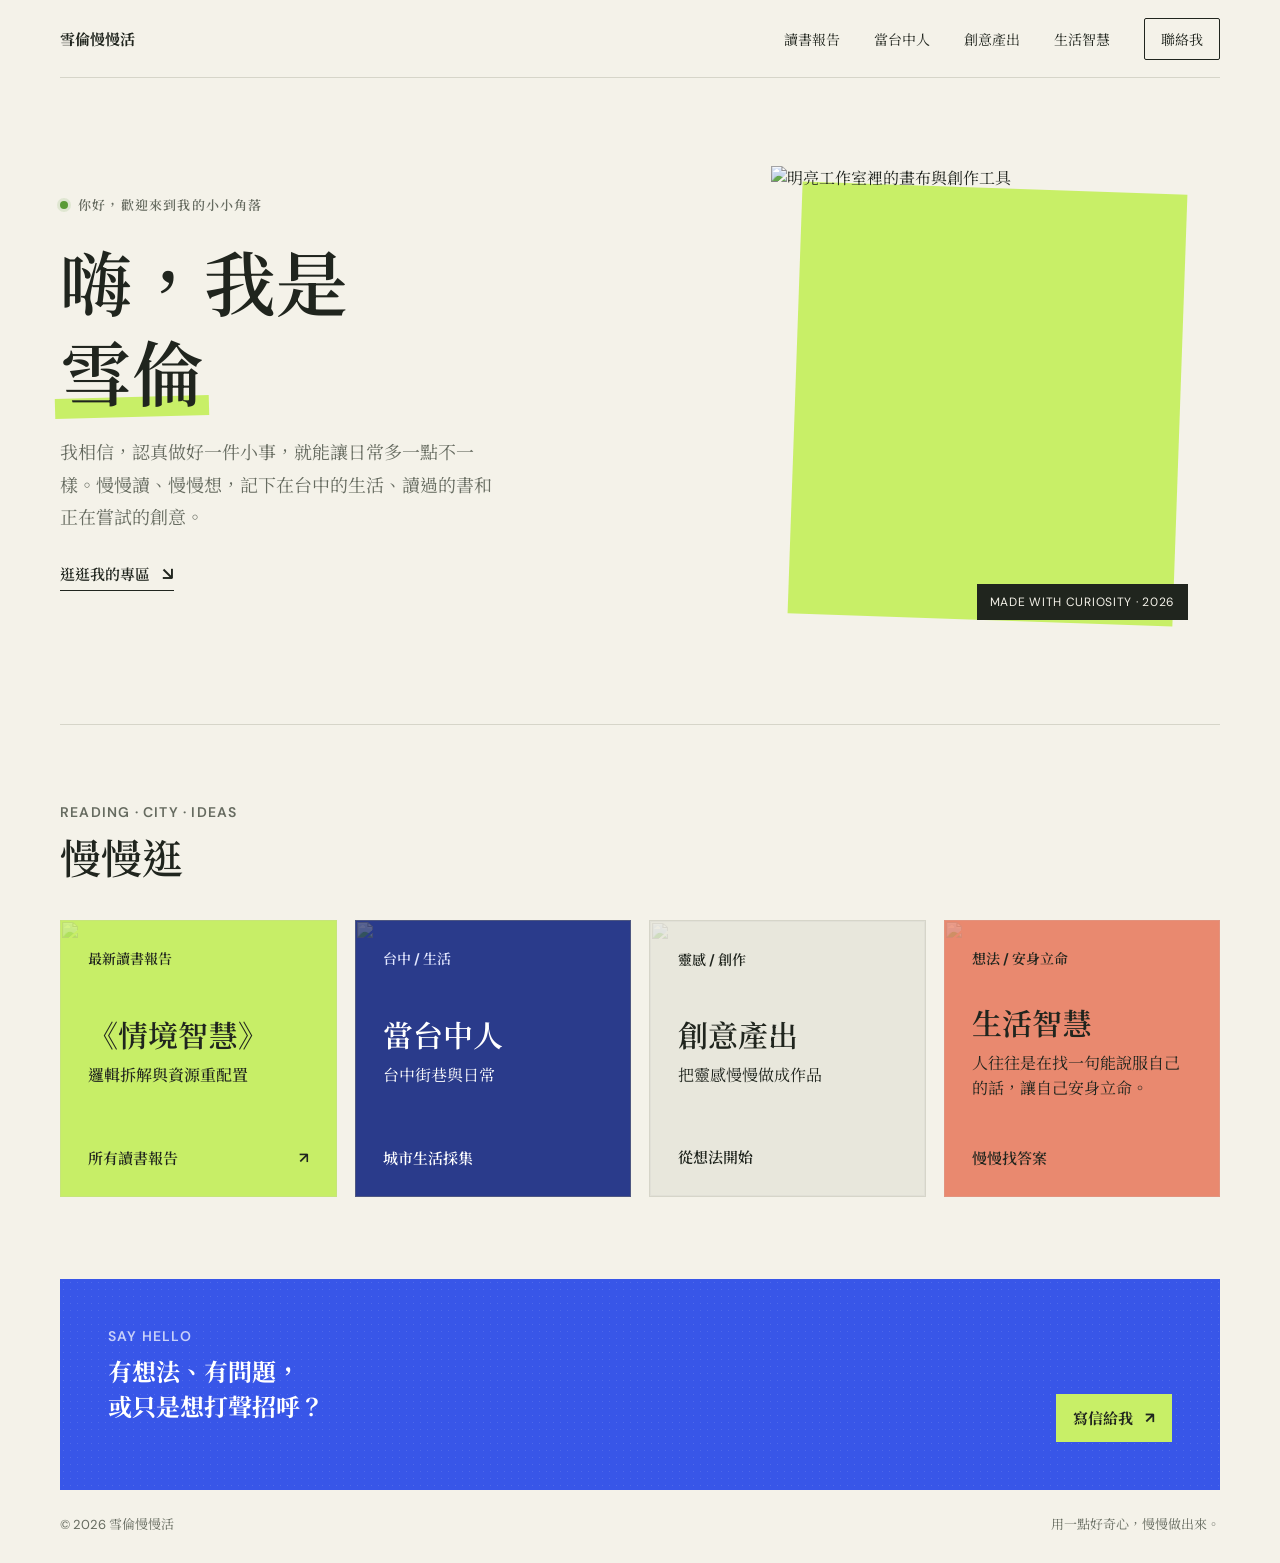
==== commit ca2ed6f7: "Add colorful photo backgrounds to topic cards" ====
--- a/index.html
+++ b/index.html
@@ -239,6 +239,9 @@
     }
 
     .topic-card {
+      position: relative;
+      isolation: isolate;
+      overflow: hidden;
       display: flex;
       flex-direction: column;
       justify-content: space-between;
@@ -251,25 +254,54 @@
 
     .topic-card:hover { transform: translateY(-3px); }
 
+    .topic-card-image {
+      position: absolute;
+      z-index: -1;
+      inset: 0;
+      width: 100%;
+      height: 100%;
+      object-fit: cover;
+      transition: transform 400ms ease;
+    }
+
+    .topic-card::before {
+      position: absolute;
+      z-index: 0;
+      inset: 0;
+      background: var(--topic-overlay);
+      content: "";
+    }
+
+    .topic-card > *:not(.topic-card-image) {
+      position: relative;
+      z-index: 1;
+    }
+
+    .topic-card:hover .topic-card-image { transform: scale(1.045); }
+
     .topic-card-reading {
       background: var(--green);
       color: var(--ink);
+      --topic-overlay: #c8ef67c9;
     }
 
     .topic-card-city {
       background: var(--blue);
       color: white;
+      --topic-overlay: #26336bbd;
     }
 
     .topic-card-creative {
       border: 1px solid var(--line);
       background: #e8e7dc;
       color: var(--ink);
+      --topic-overlay: #e8e7dcd1;
     }
 
     .topic-card-wisdom {
       background: #e98970;
       color: var(--ink);
+      --topic-overlay: #e98970d1;
     }
 
     .topic-card-kicker {
@@ -450,6 +482,7 @@
       </div>
       <div class="topic-grid">
         <a id="reading" class="topic-card topic-card-reading" href="./reading/" aria-label="瀏覽讀書報告列表，最新報告為《情境智慧》">
+          <img class="topic-card-image" src="https://images.unsplash.com/photo-1495446815901-a7297e633e8d?auto=format&fit=crop&w=800&q=85" alt="" loading="lazy">
           <p class="topic-card-kicker">最新讀書報告</p>
           <div>
             <h3>《情境智慧》</h3>
@@ -458,6 +491,7 @@
           <span class="topic-card-footer">所有讀書報告 <span aria-hidden="true">↗</span></span>
         </a>
         <article id="taichung" class="topic-card topic-card-city">
+          <img class="topic-card-image" src="https://images.unsplash.com/photo-1449824913935-59a10b8d2000?auto=format&fit=crop&w=800&q=85" alt="" loading="lazy">
           <p class="topic-card-kicker">台中 / 生活</p>
           <div>
             <h3>當台中人</h3>
@@ -466,6 +500,7 @@
           <span class="topic-card-footer">城市生活採集</span>
         </article>
         <article id="creation" class="topic-card topic-card-creative">
+          <img class="topic-card-image" src="https://images.unsplash.com/photo-1513364776144-60967b0f800f?auto=format&fit=crop&w=800&q=85" alt="" loading="lazy">
           <p class="topic-card-kicker">靈感 / 創作</p>
           <div>
             <h3>創意產出</h3>
@@ -474,6 +509,7 @@
           <span class="topic-card-footer">從想法開始</span>
         </article>
         <article id="wisdom" class="topic-card topic-card-wisdom">
+          <img class="topic-card-image" src="https://images.unsplash.com/photo-1470252649378-9c29740c9fa8?auto=format&fit=crop&w=800&q=85" alt="" loading="lazy">
           <p class="topic-card-kicker">想法 / 安身立命</p>
           <div>
             <h3>生活智慧</h3>
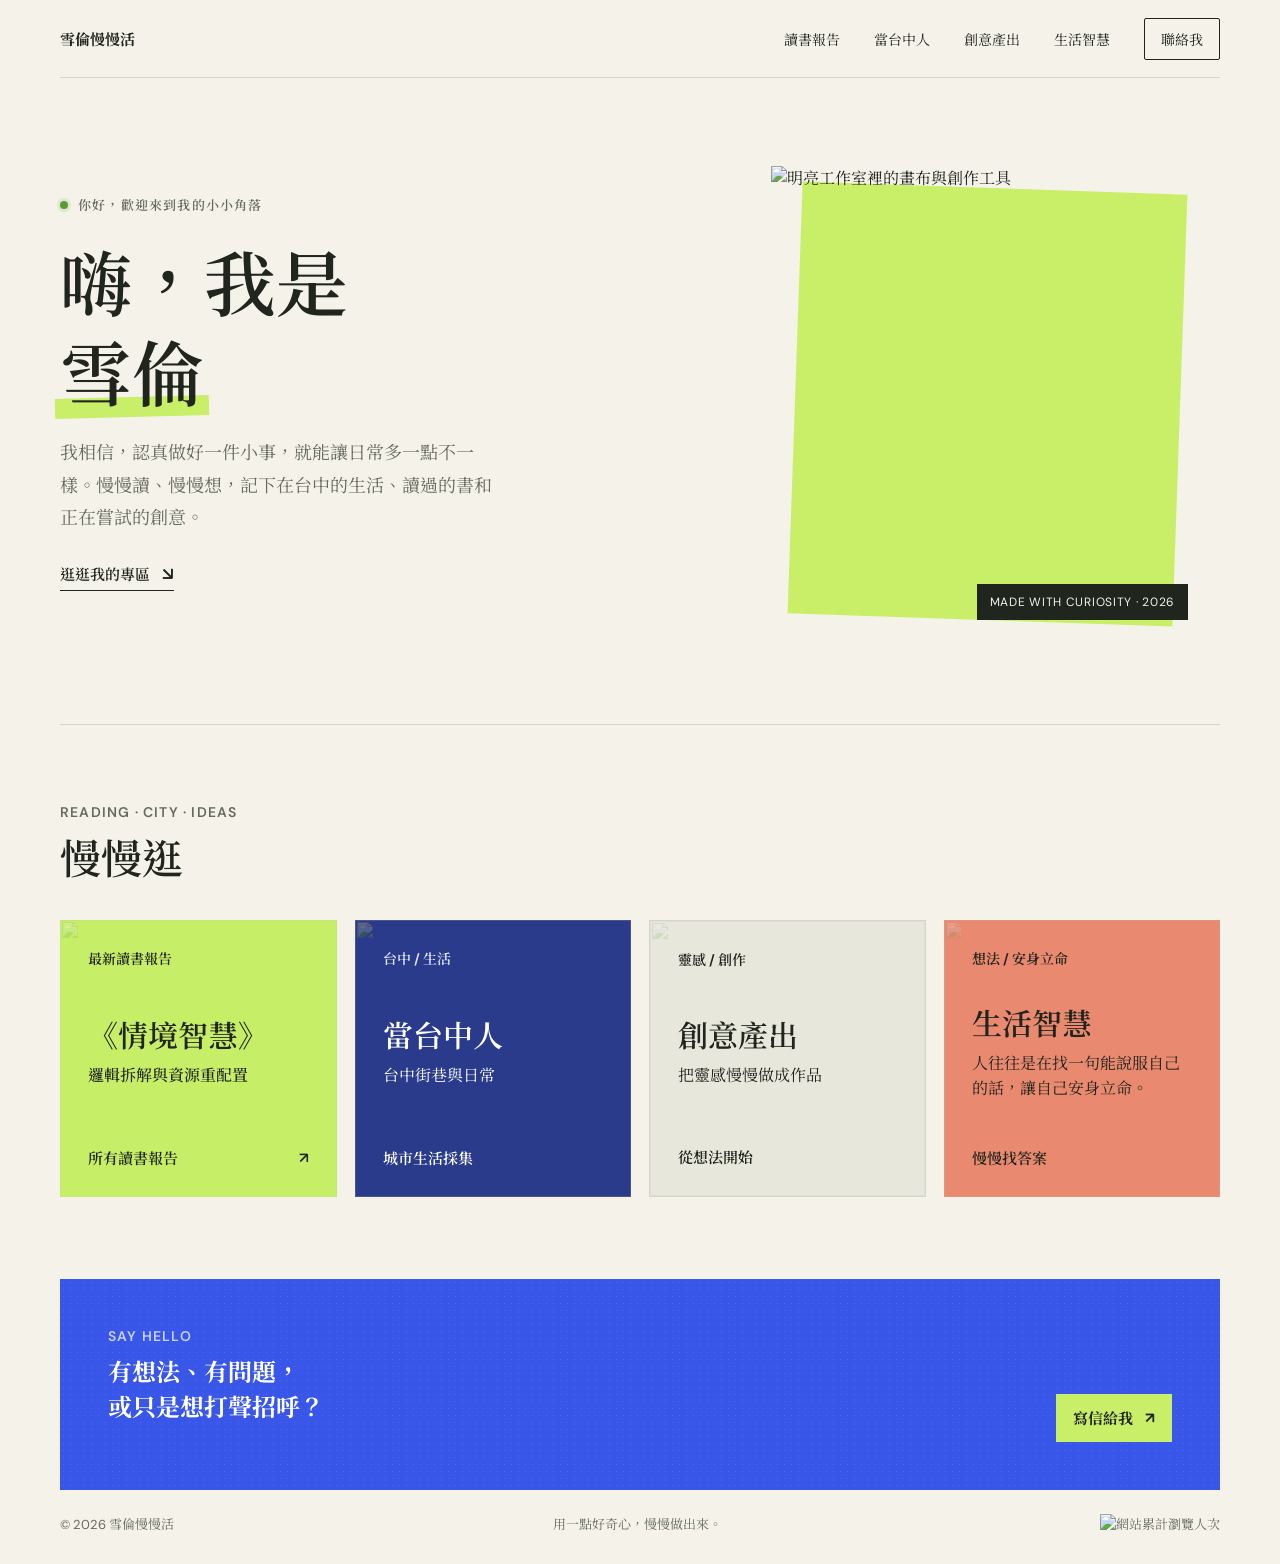
==== commit 3267b3dd: "Add visible site visitor counter" ====
--- a/index.html
+++ b/index.html
@@ -6,6 +6,13 @@
   <meta name="theme-color" content="#f4f2e9">
   <meta name="description" content="雪倫慢慢活：閱讀、台中生活、創作與生活智慧。">
   <title>雪倫慢慢活 — 雪倫的生活筆記</title>
+  <script async src="https://www.googletagmanager.com/gtag/js?id=G-12SRF2G3FM"></script>
+  <script>
+    window.dataLayer = window.dataLayer || [];
+    function gtag(){dataLayer.push(arguments);}
+    gtag('js', new Date());
+    gtag('config', 'G-12SRF2G3FM');
+  </script>
   <link rel="preconnect" href="https://fonts.googleapis.com">
   <link rel="preconnect" href="https://fonts.gstatic.com" crossorigin>
   <link href="https://fonts.googleapis.com/css2?family=DM+Sans:wght@400;500;600;700&family=Noto+Serif+TC:wght@400;500;600;700;900&display=swap" rel="stylesheet">
@@ -368,6 +375,12 @@
     }
 
     .contact-link:hover { background: white; }
+
+    .visitor-count img {
+      display: block;
+      width: auto;
+      height: 20px;
+    }
 
     footer {
       display: flex;
@@ -531,6 +544,9 @@
     <footer>
       <span>© 2026 雪倫慢慢活</span>
       <span>用一點好奇心，慢慢做出來。</span>
+      <span class="visitor-count">
+        <img src="https://visitor-badge.laobi.icu/badge?page_id=sharon-slowly-lives-personal-website&amp;left_text=%E7%80%8F%E8%A6%BD%E4%BA%BA%E6%AC%A1&amp;left_color=%2320251e&amp;right_color=%23c8ef67" alt="網站累計瀏覽人次" referrerpolicy="no-referrer">
+      </span>
     </footer>
   </main>
 </body>
